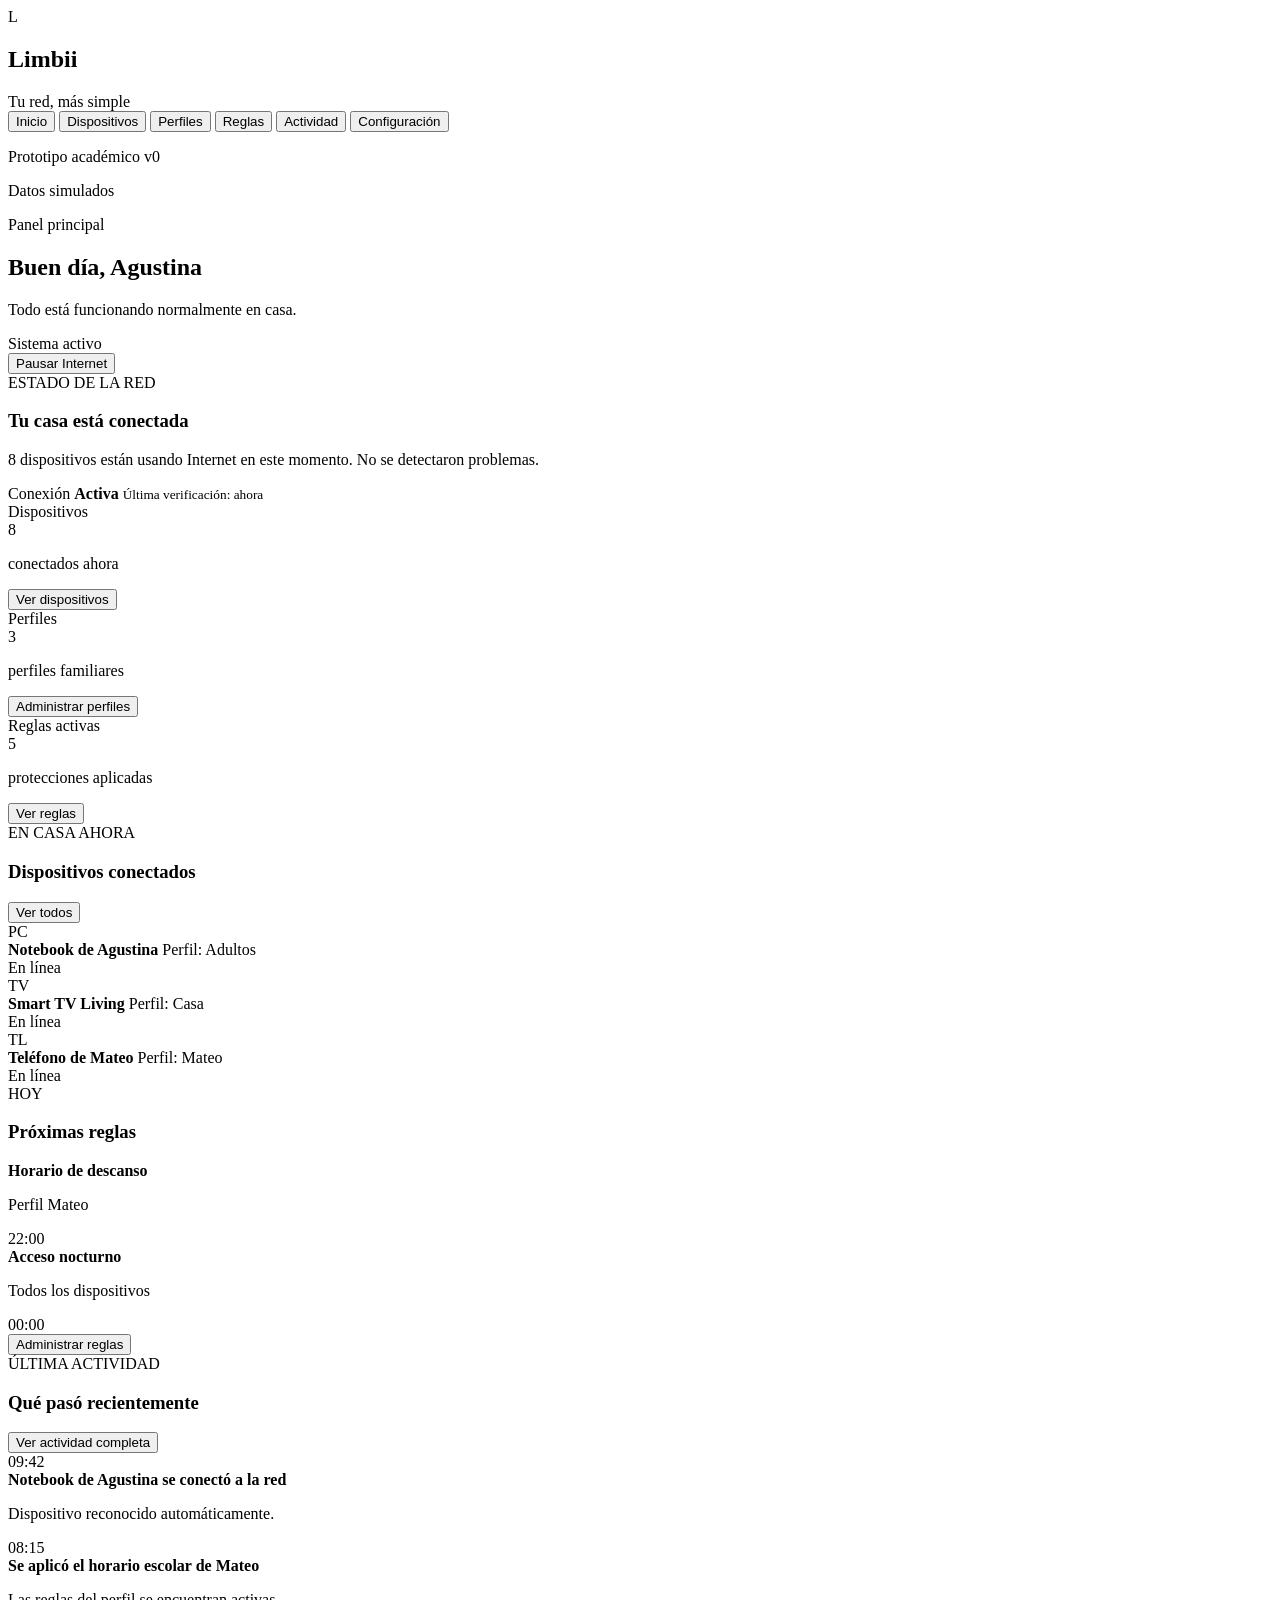
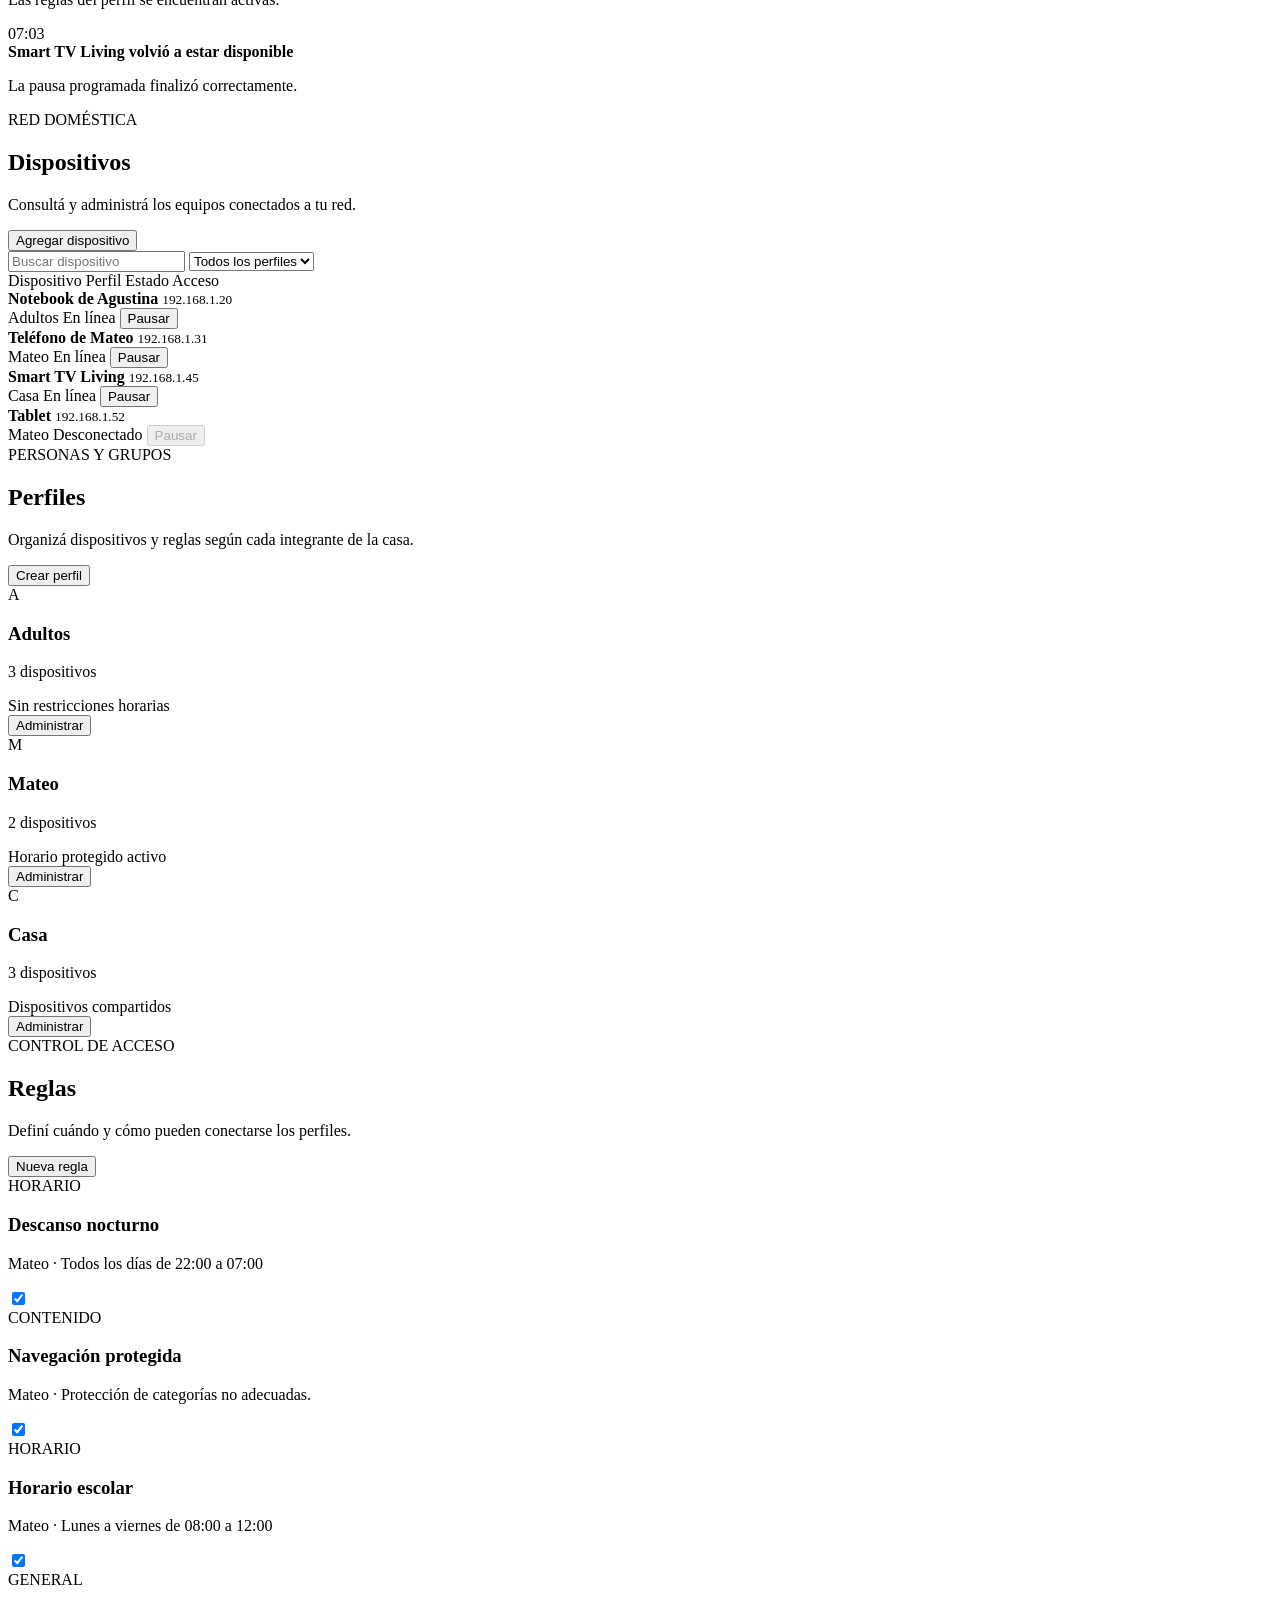
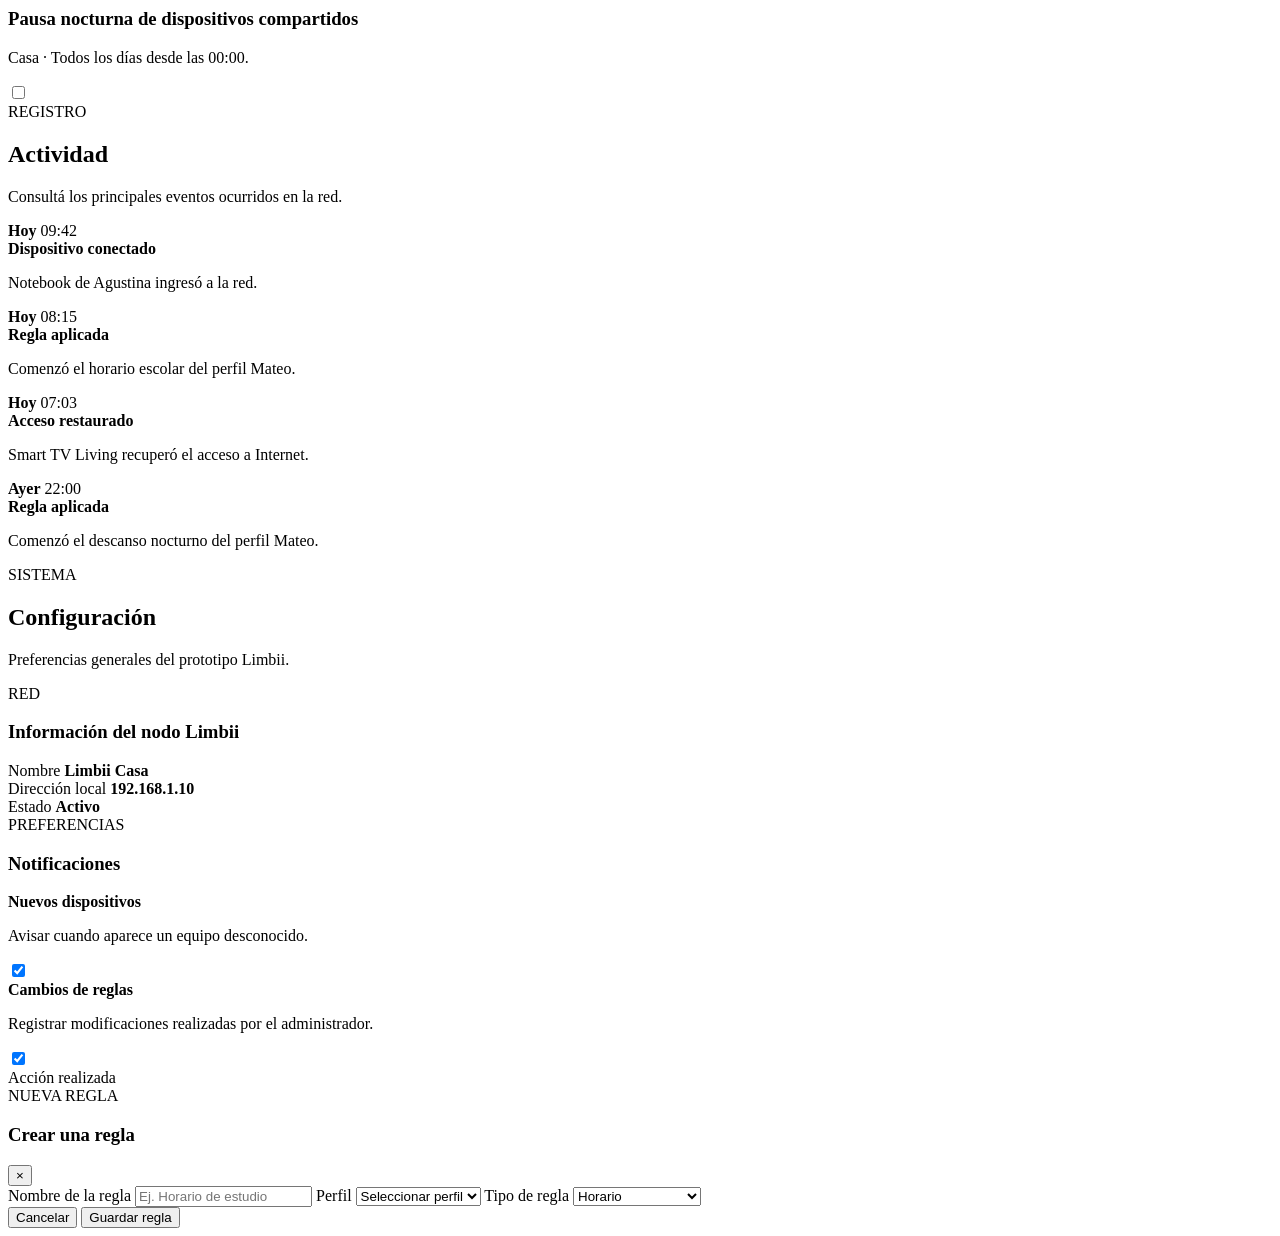
==== prototipo/index.html @ 451c2a23 "Estructura prototipo de la interfaz" ====
<!DOCTYPE html>
<html lang="es">
<head>
    <meta charset="UTF-8">
    <meta name="viewport" content="width=device-width, initial-scale=1.0">

    <title>Limbii ||| Control de red familiar |||</title>

    <link rel="stylesheet" href="estilos.css">
</head>

<body>

    <div class="aplicacion">

        <!-- Barra lateral -->
        <aside class="barra-lateral">

            <div class="marca">
                <div class="marca-simbolo">L</div>

                <div>
                    <h1>Limbii</h1>
                    <span>Tu red, más simple</span>
                </div>
            </div>

            <nav class="menu">

                <button class="menu-item activo" data-seccion="inicio">
                    <span class="menu-indicador"></span>
                    Inicio
                </button>

                <button class="menu-item" data-seccion="dispositivos">
                    <span class="menu-indicador"></span>
                    Dispositivos
                </button>

                <button class="menu-item" data-seccion="perfiles">
                    <span class="menu-indicador"></span>
                    Perfiles
                </button>

                <button class="menu-item" data-seccion="reglas">
                    <span class="menu-indicador"></span>
                    Reglas
                </button>

                <button class="menu-item" data-seccion="actividad">
                    <span class="menu-indicador"></span>
                    Actividad
                </button>

                <button class="menu-item" data-seccion="configuracion">
                    <span class="menu-indicador"></span>
                    Configuración
                </button>

            </nav>

            <div class="barra-pie">
                <p>Prototipo académico v0</p>
                <span>Datos simulados</span>
            </div>

        </aside>


        <!-- Contenido -->
        <main class="contenido">

            <!-- Cabecera -->
            <header class="cabecera">

                <div>
                    <p class="cabecera-superior">Panel principal</p>
                    <h2>Buen día, Agustina</h2>
                    <p class="cabecera-descripcion">
                        Todo está funcionando normalmente en casa.
                    </p>
                </div>

                <div class="cabecera-acciones">

                    <div class="estado-sistema">
                        <span class="estado-punto"></span>
                        Sistema activo
                    </div>

                    <button class="boton-secundario" id="botonPausarInternet">
                        Pausar Internet
                    </button>

                </div>

            </header>


            <!-- SECCIÓN INICIO -->
            <section class="seccion activa" id="inicio">

                <!-- Estado general -->
                <div class="estado-red">

                    <div class="estado-red-texto">
                        <span class="etiqueta">ESTADO DE LA RED</span>

                        <h3>Tu casa está conectada</h3>

                        <p>
                            8 dispositivos están usando Internet en este momento.
                            No se detectaron problemas.
                        </p>
                    </div>

                    <div class="estado-red-dato">
                        <span>Conexión</span>
                        <strong>Activa</strong>
                        <small>Última verificación: ahora</small>
                    </div>

                </div>


                <!-- Tarjetas resumen -->
                <div class="resumen">

                    <article class="tarjeta-resumen">
                        <span class="tarjeta-titulo">Dispositivos</span>

                        <div class="tarjeta-numero">8</div>

                        <p>conectados ahora</p>

                        <button class="enlace-interno" data-ir="dispositivos">
                            Ver dispositivos
                        </button>
                    </article>


                    <article class="tarjeta-resumen">
                        <span class="tarjeta-titulo">Perfiles</span>

                        <div class="tarjeta-numero">3</div>

                        <p>perfiles familiares</p>

                        <button class="enlace-interno" data-ir="perfiles">
                            Administrar perfiles
                        </button>
                    </article>


                    <article class="tarjeta-resumen">
                        <span class="tarjeta-titulo">Reglas activas</span>

                        <div class="tarjeta-numero">5</div>

                        <p>protecciones aplicadas</p>

                        <button class="enlace-interno" data-ir="reglas">
                            Ver reglas
                        </button>
                    </article>

                </div>


                <div class="grilla-principal">

                    <!-- Dispositivos principales -->
                    <article class="panel">

                        <div class="panel-cabecera">

                            <div>
                                <span class="etiqueta">EN CASA AHORA</span>
                                <h3>Dispositivos conectados</h3>
                            </div>

                            <button class="boton-texto" data-ir="dispositivos">
                                Ver todos
                            </button>

                        </div>


                        <div class="lista-dispositivos">

                            <div class="dispositivo">

                                <div class="dispositivo-icono">
                                    PC
                                </div>

                                <div class="dispositivo-info">
                                    <strong>Notebook de Agustina</strong>
                                    <span>Perfil: Adultos</span>
                                </div>

                                <div class="dispositivo-estado">
                                    <span class="estado-punto"></span>
                                    En línea
                                </div>

                            </div>


                            <div class="dispositivo">

                                <div class="dispositivo-icono">
                                    TV
                                </div>

                                <div class="dispositivo-info">
                                    <strong>Smart TV Living</strong>
                                    <span>Perfil: Casa</span>
                                </div>

                                <div class="dispositivo-estado">
                                    <span class="estado-punto"></span>
                                    En línea
                                </div>

                            </div>


                            <div class="dispositivo">

                                <div class="dispositivo-icono">
                                    TL
                                </div>

                                <div class="dispositivo-info">
                                    <strong>Teléfono de Mateo</strong>
                                    <span>Perfil: Mateo</span>
                                </div>

                                <div class="dispositivo-estado">
                                    <span class="estado-punto"></span>
                                    En línea
                                </div>

                            </div>

                        </div>

                    </article>


                    <!-- Rutinas -->
                    <article class="panel panel-rutinas">

                        <div class="panel-cabecera">

                            <div>
                                <span class="etiqueta">HOY</span>
                                <h3>Próximas reglas</h3>
                            </div>

                        </div>

                        <div class="rutina">

                            <div>
                                <strong>Horario de descanso</strong>
                                <p>Perfil Mateo</p>
                            </div>

                            <span>22:00</span>

                        </div>


                        <div class="rutina">

                            <div>
                                <strong>Acceso nocturno</strong>
                                <p>Todos los dispositivos</p>
                            </div>

                            <span>00:00</span>

                        </div>


                        <button class="boton-principal ancho-completo" data-ir="reglas">
                            Administrar reglas
                        </button>

                    </article>

                </div>


                <!-- Actividad reciente -->
                <article class="panel actividad-reciente">

                    <div class="panel-cabecera">

                        <div>
                            <span class="etiqueta">ÚLTIMA ACTIVIDAD</span>
                            <h3>Qué pasó recientemente</h3>
                        </div>

                        <button class="boton-texto" data-ir="actividad">
                            Ver actividad completa
                        </button>

                    </div>


                    <div class="actividad-item">

                        <div class="actividad-hora">09:42</div>

                        <div class="actividad-linea">
                            <span></span>
                        </div>

                        <div class="actividad-texto">
                            <strong>Notebook de Agustina se conectó a la red</strong>
                            <p>Dispositivo reconocido automáticamente.</p>
                        </div>

                    </div>


                    <div class="actividad-item">

                        <div class="actividad-hora">08:15</div>

                        <div class="actividad-linea">
                            <span></span>
                        </div>

                        <div class="actividad-texto">
                            <strong>Se aplicó el horario escolar de Mateo</strong>
                            <p>Las reglas del perfil se encuentran activas.</p>
                        </div>

                    </div>


                    <div class="actividad-item">

                        <div class="actividad-hora">07:03</div>

                        <div class="actividad-linea">
                            <span></span>
                        </div>

                        <div class="actividad-texto">
                            <strong>Smart TV Living volvió a estar disponible</strong>
                            <p>La pausa programada finalizó correctamente.</p>
                        </div>

                    </div>

                </article>

            </section>


            <!-- SECCIÓN DISPOSITIVOS -->
            <section class="seccion" id="dispositivos">

                <div class="titulo-seccion">

                    <div>
                        <span class="etiqueta">RED DOMÉSTICA</span>
                        <h2>Dispositivos</h2>
                        <p>
                            Consultá y administrá los equipos conectados a tu red.
                        </p>
                    </div>

                    <button class="boton-principal">
                        Agregar dispositivo
                    </button>

                </div>


                <article class="panel">

                    <div class="barra-filtros">

                        <input
                            type="search"
                            id="buscarDispositivo"
                            placeholder="Buscar dispositivo"
                        >

                        <select>
                            <option>Todos los perfiles</option>
                            <option>Adultos</option>
                            <option>Mateo</option>
                            <option>Casa</option>
                        </select>

                    </div>


                    <div class="tabla-simple">

                        <div class="tabla-fila tabla-encabezado">
                            <span>Dispositivo</span>
                            <span>Perfil</span>
                            <span>Estado</span>
                            <span>Acceso</span>
                        </div>


                        <div class="tabla-fila dispositivo-buscable">

                            <div>
                                <strong>Notebook de Agustina</strong>
                                <small>192.168.1.20</small>
                            </div>

                            <span>Adultos</span>

                            <span class="estado-en-linea">
                                En línea
                            </span>

                            <button class="boton-pausa">
                                Pausar
                            </button>

                        </div>


                        <div class="tabla-fila dispositivo-buscable">

                            <div>
                                <strong>Teléfono de Mateo</strong>
                                <small>192.168.1.31</small>
                            </div>

                            <span>Mateo</span>

                            <span class="estado-en-linea">
                                En línea
                            </span>

                            <button class="boton-pausa">
                                Pausar
                            </button>

                        </div>


                        <div class="tabla-fila dispositivo-buscable">

                            <div>
                                <strong>Smart TV Living</strong>
                                <small>192.168.1.45</small>
                            </div>

                            <span>Casa</span>

                            <span class="estado-en-linea">
                                En línea
                            </span>

                            <button class="boton-pausa">
                                Pausar
                            </button>

                        </div>


                        <div class="tabla-fila dispositivo-buscable">

                            <div>
                                <strong>Tablet</strong>
                                <small>192.168.1.52</small>
                            </div>

                            <span>Mateo</span>

                            <span class="estado-desconectado">
                                Desconectado
                            </span>

                            <button class="boton-pausa" disabled>
                                Pausar
                            </button>

                        </div>

                    </div>

                </article>

            </section>


            <!-- SECCIÓN PERFILES -->
            <section class="seccion" id="perfiles">

                <div class="titulo-seccion">

                    <div>
                        <span class="etiqueta">PERSONAS Y GRUPOS</span>
                        <h2>Perfiles</h2>
                        <p>
                            Organizá dispositivos y reglas según cada integrante de la casa.
                        </p>
                    </div>

                    <button class="boton-principal">
                        Crear perfil
                    </button>

                </div>


                <div class="perfiles-grid">

                    <article class="perfil">

                        <div class="perfil-inicial">
                            A
                        </div>

                        <div class="perfil-contenido">
                            <h3>Adultos</h3>
                            <p>3 dispositivos</p>

                            <div class="perfil-regla">
                                Sin restricciones horarias
                            </div>
                        </div>

                        <button class="boton-secundario">
                            Administrar
                        </button>

                    </article>


                    <article class="perfil perfil-destacado">

                        <div class="perfil-inicial">
                            M
                        </div>

                        <div class="perfil-contenido">
                            <h3>Mateo</h3>
                            <p>2 dispositivos</p>

                            <div class="perfil-regla">
                                Horario protegido activo
                            </div>
                        </div>

                        <button class="boton-secundario">
                            Administrar
                        </button>

                    </article>


                    <article class="perfil">

                        <div class="perfil-inicial">
                            C
                        </div>

                        <div class="perfil-contenido">
                            <h3>Casa</h3>
                            <p>3 dispositivos</p>

                            <div class="perfil-regla">
                                Dispositivos compartidos
                            </div>
                        </div>

                        <button class="boton-secundario">
                            Administrar
                        </button>

                    </article>

                </div>

            </section>


            <!-- SECCIÓN REGLAS -->
            <section class="seccion" id="reglas">

                <div class="titulo-seccion">

                    <div>
                        <span class="etiqueta">CONTROL DE ACCESO</span>
                        <h2>Reglas</h2>
                        <p>
                            Definí cuándo y cómo pueden conectarse los perfiles.
                        </p>
                    </div>

                    <button class="boton-principal" id="nuevaRegla">
                        Nueva regla
                    </button>

                </div>


                <article class="panel">

                    <div class="regla">

                        <div>
                            <span class="regla-tipo">HORARIO</span>
                            <h3>Descanso nocturno</h3>
                            <p>Mateo · Todos los días de 22:00 a 07:00</p>
                        </div>

                        <label class="interruptor">
                            <input type="checkbox" checked>
                            <span></span>
                        </label>

                    </div>


                    <div class="regla">

                        <div>
                            <span class="regla-tipo">CONTENIDO</span>
                            <h3>Navegación protegida</h3>
                            <p>Mateo · Protección de categorías no adecuadas.</p>
                        </div>

                        <label class="interruptor">
                            <input type="checkbox" checked>
                            <span></span>
                        </label>

                    </div>


                    <div class="regla">

                        <div>
                            <span class="regla-tipo">HORARIO</span>
                            <h3>Horario escolar</h3>
                            <p>Mateo · Lunes a viernes de 08:00 a 12:00</p>
                        </div>

                        <label class="interruptor">
                            <input type="checkbox" checked>
                            <span></span>
                        </label>

                    </div>


                    <div class="regla">

                        <div>
                            <span class="regla-tipo">GENERAL</span>
                            <h3>Pausa nocturna de dispositivos compartidos</h3>
                            <p>Casa · Todos los días desde las 00:00.</p>
                        </div>

                        <label class="interruptor">
                            <input type="checkbox">
                            <span></span>
                        </label>

                    </div>

                </article>

            </section>


            <!-- SECCIÓN ACTIVIDAD -->
            <section class="seccion" id="actividad">

                <div class="titulo-seccion">

                    <div>
                        <span class="etiqueta">REGISTRO</span>
                        <h2>Actividad</h2>
                        <p>
                            Consultá los principales eventos ocurridos en la red.
                        </p>
                    </div>

                </div>


                <article class="panel">

                    <div class="actividad-listado">

                        <div class="registro">

                            <div class="registro-fecha">
                                <strong>Hoy</strong>
                                <span>09:42</span>
                            </div>

                            <div>
                                <strong>Dispositivo conectado</strong>
                                <p>Notebook de Agustina ingresó a la red.</p>
                            </div>

                        </div>


                        <div class="registro">

                            <div class="registro-fecha">
                                <strong>Hoy</strong>
                                <span>08:15</span>
                            </div>

                            <div>
                                <strong>Regla aplicada</strong>
                                <p>Comenzó el horario escolar del perfil Mateo.</p>
                            </div>

                        </div>


                        <div class="registro">

                            <div class="registro-fecha">
                                <strong>Hoy</strong>
                                <span>07:03</span>
                            </div>

                            <div>
                                <strong>Acceso restaurado</strong>
                                <p>Smart TV Living recuperó el acceso a Internet.</p>
                            </div>

                        </div>


                        <div class="registro">

                            <div class="registro-fecha">
                                <strong>Ayer</strong>
                                <span>22:00</span>
                            </div>

                            <div>
                                <strong>Regla aplicada</strong>
                                <p>Comenzó el descanso nocturno del perfil Mateo.</p>
                            </div>

                        </div>

                    </div>

                </article>

            </section>


            <!-- SECCIÓN CONFIGURACIÓN -->
            <section class="seccion" id="configuracion">

                <div class="titulo-seccion">

                    <div>
                        <span class="etiqueta">SISTEMA</span>
                        <h2>Configuración</h2>
                        <p>
                            Preferencias generales del prototipo Limbii.
                        </p>
                    </div>

                </div>


                <div class="configuracion-grid">

                    <article class="panel">

                        <span class="etiqueta">RED</span>
                        <h3>Información del nodo Limbii</h3>

                        <div class="dato-configuracion">
                            <span>Nombre</span>
                            <strong>Limbii Casa</strong>
                        </div>

                        <div class="dato-configuracion">
                            <span>Dirección local</span>
                            <strong>192.168.1.10</strong>
                        </div>

                        <div class="dato-configuracion">
                            <span>Estado</span>
                            <strong>Activo</strong>
                        </div>

                    </article>


                    <article class="panel">

                        <span class="etiqueta">PREFERENCIAS</span>
                        <h3>Notificaciones</h3>

                        <div class="preferencia">

                            <div>
                                <strong>Nuevos dispositivos</strong>
                                <p>Avisar cuando aparece un equipo desconocido.</p>
                            </div>

                            <label class="interruptor">
                                <input type="checkbox" checked>
                                <span></span>
                            </label>

                        </div>


                        <div class="preferencia">

                            <div>
                                <strong>Cambios de reglas</strong>
                                <p>Registrar modificaciones realizadas por el administrador.</p>
                            </div>

                            <label class="interruptor">
                                <input type="checkbox" checked>
                                <span></span>
                            </label>

                        </div>

                    </article>

                </div>

            </section>

        </main>

    </div>


    <!-- Avisos del prototipo -->
    <div class="notificacion" id="notificacion">
        Acción realizada
    </div>


    <!-- Modal -->
    <div class="modal-fondo" id="modalRegla">

        <div class="modal">

            <div class="modal-cabecera">
                <div>
                    <span class="etiqueta">NUEVA REGLA</span>
                    <h3>Crear una regla</h3>
                </div>

                <button class="modal-cerrar" id="cerrarModal">
                    ×
                </button>
            </div>


            <form id="formRegla">

                <label>
                    Nombre de la regla

                    <input
                        type="text"
                        placeholder="Ej. Horario de estudio"
                        required
                    >
                </label>


                <label>
                    Perfil

                    <select required>
                        <option value="">Seleccionar perfil</option>
                        <option>Adultos</option>
                        <option>Mateo</option>
                        <option>Casa</option>
                    </select>
                </label>


                <label>
                    Tipo de regla

                    <select required>
                        <option>Horario</option>
                        <option>Contenido</option>
                        <option>Pausa de Internet</option>
                    </select>
                </label>


                <div class="modal-acciones">
                    <button
                        type="button"
                        class="boton-secundario"
                        id="cancelarModal"
                    >
                        Cancelar
                    </button>

                    <button
                        type="submit"
                        class="boton-principal"
                    >
                        Guardar regla
                    </button>
                </div>

            </form>

        </div>

    </div>


    <script src="script.js"></script>

</body>
</html>
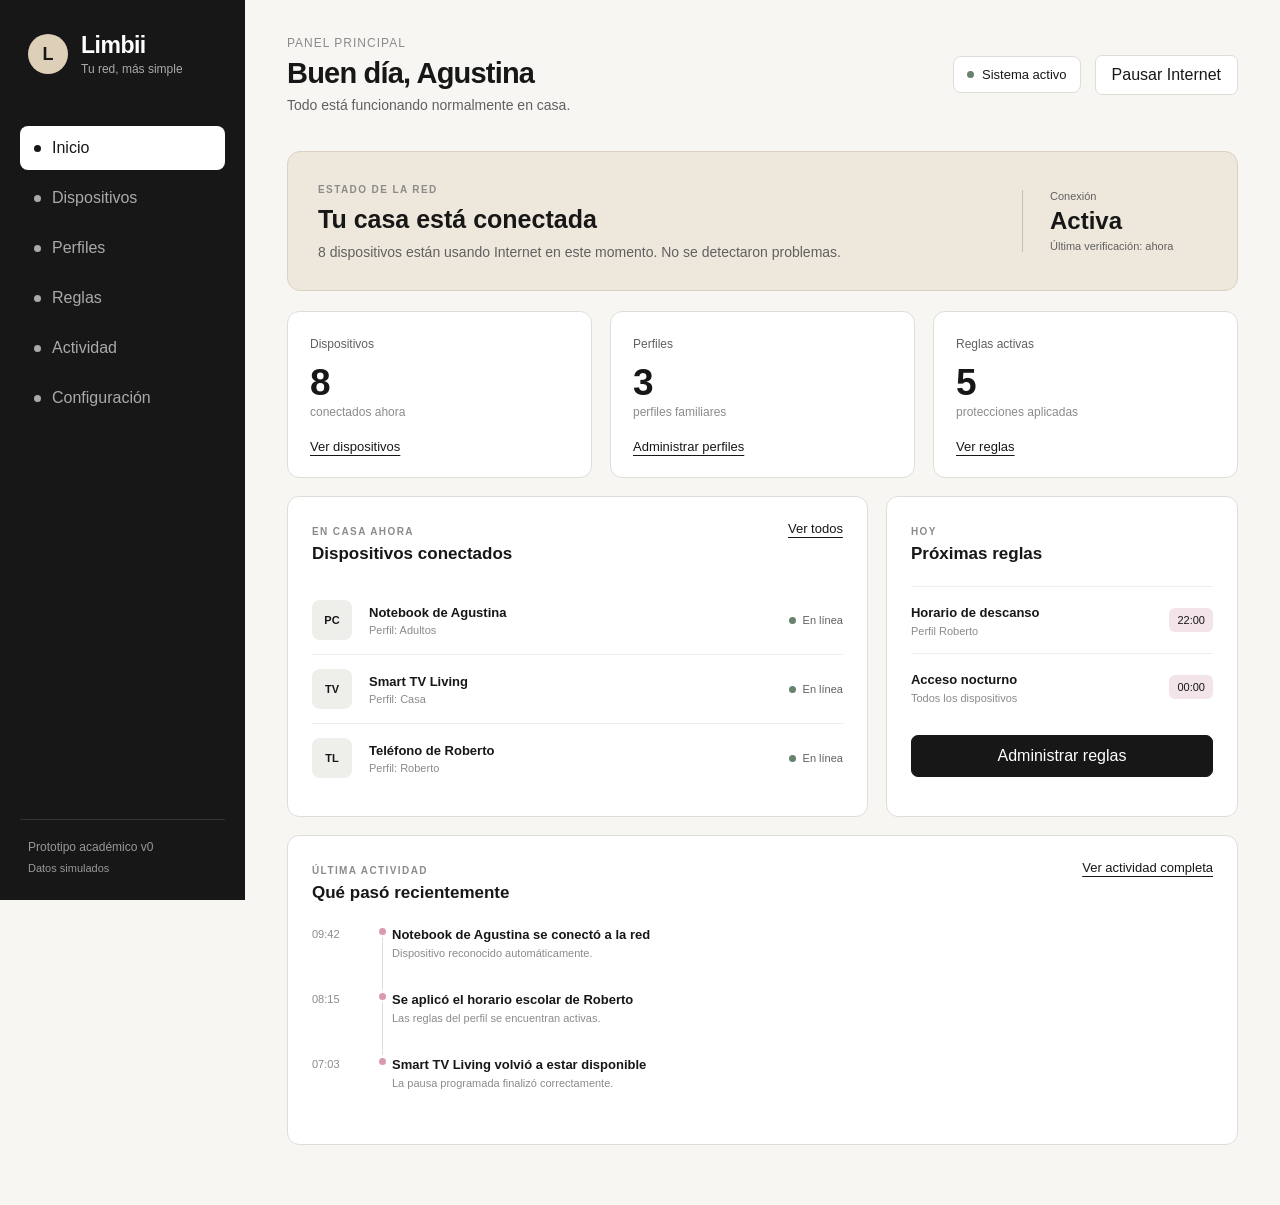
==== commit b0263ca8: "navegacion e interaccion con la interfaz del proto" ====
--- a/prototipo/index.html
+++ b/prototipo/index.html
@@ -4,7 +4,7 @@
     <meta charset="UTF-8">
     <meta name="viewport" content="width=device-width, initial-scale=1.0">
 
-    <title>Limbii ||| Control de red familiar |||</title>
+    <title>Limbii </title>
 
     <link rel="stylesheet" href="estilos.css">
 </head>
@@ -233,8 +233,8 @@
                                 </div>
 
                                 <div class="dispositivo-info">
-                                    <strong>Teléfono de Mateo</strong>
-                                    <span>Perfil: Mateo</span>
+                                    <strong>Teléfono de Roberto</strong>
+                                    <span>Perfil: Roberto</span>
                                 </div>
 
                                 <div class="dispositivo-estado">
@@ -265,7 +265,7 @@
 
                             <div>
                                 <strong>Horario de descanso</strong>
-                                <p>Perfil Mateo</p>
+                                <p>Perfil Roberto</p>
                             </div>
 
                             <span>22:00</span>
@@ -336,7 +336,7 @@
                         </div>
 
                         <div class="actividad-texto">
-                            <strong>Se aplicó el horario escolar de Mateo</strong>
+                            <strong>Se aplicó el horario escolar de Roberto</strong>
                             <p>Las reglas del perfil se encuentran activas.</p>
                         </div>
 
@@ -396,7 +396,7 @@
                         <select>
                             <option>Todos los perfiles</option>
                             <option>Adultos</option>
-                            <option>Mateo</option>
+                            <option>Roberto</option>
                             <option>Casa</option>
                         </select>
 
@@ -436,11 +436,11 @@
                         <div class="tabla-fila dispositivo-buscable">
 
                             <div>
-                                <strong>Teléfono de Mateo</strong>
+                                <strong>Teléfono de Roberto</strong>
                                 <small>192.168.1.31</small>
                             </div>
 
-                            <span>Mateo</span>
+                            <span>Roberto</span>
 
                             <span class="estado-en-linea">
                                 En línea
@@ -480,7 +480,7 @@
                                 <small>192.168.1.52</small>
                             </div>
 
-                            <span>Mateo</span>
+                            <span>Roberto</span>
 
                             <span class="estado-desconectado">
                                 Desconectado
@@ -550,7 +550,7 @@
                         </div>
 
                         <div class="perfil-contenido">
-                            <h3>Mateo</h3>
+                            <h3>Roberto</h3>
                             <p>2 dispositivos</p>
 
                             <div class="perfil-regla">
@@ -618,7 +618,7 @@
                         <div>
                             <span class="regla-tipo">HORARIO</span>
                             <h3>Descanso nocturno</h3>
-                            <p>Mateo · Todos los días de 22:00 a 07:00</p>
+                            <p>Roberto · Todos los días de 22:00 a 07:00</p>
                         </div>
 
                         <label class="interruptor">
@@ -634,7 +634,7 @@
                         <div>
                             <span class="regla-tipo">CONTENIDO</span>
                             <h3>Navegación protegida</h3>
-                            <p>Mateo · Protección de categorías no adecuadas.</p>
+                            <p>Roberto · Protección de categorías no adecuadas.</p>
                         </div>
 
                         <label class="interruptor">
@@ -650,7 +650,7 @@
                         <div>
                             <span class="regla-tipo">HORARIO</span>
                             <h3>Horario escolar</h3>
-                            <p>Mateo · Lunes a viernes de 08:00 a 12:00</p>
+                            <p>Roberto · Lunes a viernes de 08:00 a 12:00</p>
                         </div>
 
                         <label class="interruptor">
@@ -725,7 +725,7 @@
 
                             <div>
                                 <strong>Regla aplicada</strong>
-                                <p>Comenzó el horario escolar del perfil Mateo.</p>
+                                <p>Comenzó el horario escolar del perfil Roberto.</p>
                             </div>
 
                         </div>
@@ -755,7 +755,7 @@
 
                             <div>
                                 <strong>Regla aplicada</strong>
-                                <p>Comenzó el descanso nocturno del perfil Mateo.</p>
+                                <p>Comenzó el descanso nocturno del perfil Roberto.</p>
                             </div>
 
                         </div>
@@ -895,7 +895,7 @@
                     <select required>
                         <option value="">Seleccionar perfil</option>
                         <option>Adultos</option>
-                        <option>Mateo</option>
+                        <option>Roberto</option>
                         <option>Casa</option>
                     </select>
                 </label>
--- a/prototipo/estilos.css
+++ b/prototipo/estilos.css
@@ -0,0 +1,1022 @@
+/* LMBIIIIIII */
+
+* {
+    margin: 0;
+    padding: 0;
+    box-sizing: border-box;
+}
+
+:root {
+    --negro: #171717;
+    --negro-suave: #292929;
+    --gris-oscuro: #606060;
+    --gris: #8b8b8b;
+    --gris-claro: #eeeeeb;
+    --fondo: #f7f6f2;
+    --blanco: #ffffff;
+    --beige: #ded0b8;
+    --beige-claro: #eee8dc;
+    --rosa: #d99aae;
+    --rosa-claro: #f3e4e9;
+    --verde: #69826d;
+    --borde: #deddd8;
+}
+
+body {
+    font-family: Arial, Helvetica, sans-serif;
+    background: var(--fondo);
+    color: var(--negro);
+    min-height: 100vh;
+}
+
+button,
+input,
+select {
+    font: inherit;
+}
+
+button {
+    cursor: pointer;
+}
+
+.aplicacion {
+    display: flex;
+    min-height: 100vh;
+}
+
+
+/* BARRA LATERAL */
+
+.barra-lateral {
+    width: 245px;
+    background: var(--negro);
+    color: var(--blanco);
+    padding: 32px 20px 24px;
+    display: flex;
+    flex-direction: column;
+    position: fixed;
+    top: 0;
+    left: 0;
+    bottom: 0;
+}
+
+.marca {
+    display: flex;
+    align-items: center;
+    gap: 13px;
+    margin-bottom: 50px;
+    padding: 0 8px;
+}
+
+.marca-simbolo {
+    width: 40px;
+    height: 40px;
+    border-radius: 50%;
+    background: var(--beige);
+    color: var(--negro);
+    display: flex;
+    align-items: center;
+    justify-content: center;
+    font-size: 18px;
+    font-weight: bold;
+}
+
+.marca h1 {
+    font-size: 23px;
+    font-weight: 600;
+    letter-spacing: -0.5px;
+}
+
+.marca span {
+    display: block;
+    font-size: 12px;
+    color: #aaa;
+    margin-top: 3px;
+}
+
+.menu {
+    display: flex;
+    flex-direction: column;
+    gap: 6px;
+}
+
+.menu-item {
+    width: 100%;
+    border: none;
+    background: transparent;
+    color: #aaa;
+    text-align: left;
+    padding: 13px 14px;
+    border-radius: 8px;
+    display: flex;
+    align-items: center;
+    gap: 11px;
+    transition: 0.2s;
+}
+
+.menu-item:hover {
+    background: #242424;
+    color: var(--blanco);
+}
+
+.menu-item.activo {
+    background: var(--blanco);
+    color: var(--negro);
+}
+
+.menu-indicador {
+    width: 7px;
+    height: 7px;
+    border-radius: 50%;
+    background: currentColor;
+}
+
+.barra-pie {
+    margin-top: auto;
+    border-top: 1px solid #333;
+    padding: 20px 8px 0;
+    color: #999;
+}
+
+.barra-pie p {
+    font-size: 12px;
+    margin-bottom: 4px;
+}
+
+.barra-pie span {
+    font-size: 11px;
+}
+
+
+/* CONTENIDO */
+
+.contenido {
+    margin-left: 245px;
+    width: calc(100% - 245px);
+    padding: 36px 42px 60px;
+}
+
+.cabecera {
+    display: flex;
+    justify-content: space-between;
+    align-items: center;
+    margin-bottom: 38px;
+}
+
+.cabecera-superior {
+    color: var(--gris);
+    font-size: 12px;
+    text-transform: uppercase;
+    letter-spacing: 1px;
+    margin-bottom: 7px;
+}
+
+.cabecera h2 {
+    font-size: 29px;
+    font-weight: 600;
+    letter-spacing: -0.8px;
+}
+
+.cabecera-descripcion {
+    color: var(--gris-oscuro);
+    margin-top: 7px;
+    font-size: 14px;
+}
+
+.cabecera-acciones {
+    display: flex;
+    align-items: center;
+    gap: 14px;
+}
+
+.estado-sistema {
+    display: flex;
+    align-items: center;
+    gap: 8px;
+    font-size: 13px;
+    background: var(--blanco);
+    border: 1px solid var(--borde);
+    padding: 10px 13px;
+    border-radius: 8px;
+}
+
+.estado-punto {
+    width: 7px;
+    height: 7px;
+    background: var(--verde);
+    border-radius: 50%;
+}
+
+
+/* BOTON */
+
+.boton-principal {
+    border: 1px solid var(--negro);
+    background: var(--negro);
+    color: var(--blanco);
+    padding: 11px 17px;
+    border-radius: 7px;
+    transition: 0.2s;
+}
+
+.boton-principal:hover {
+    background: #333;
+}
+
+.boton-secundario {
+    border: 1px solid var(--borde);
+    background: var(--blanco);
+    color: var(--negro);
+    padding: 10px 16px;
+    border-radius: 7px;
+    transition: 0.2s;
+}
+
+.boton-secundario:hover {
+    border-color: var(--negro);
+}
+
+.boton-texto,
+.enlace-interno {
+    background: transparent;
+    border: 0;
+    color: var(--negro);
+    font-size: 13px;
+    text-decoration: underline;
+    text-underline-offset: 4px;
+}
+
+.ancho-completo {
+    width: 100%;
+}
+
+
+/* SECCIONES */
+
+.seccion {
+    display: none;
+}
+
+.seccion.activa {
+    display: block;
+}
+
+.etiqueta {
+    color: var(--gris);
+    font-size: 10px;
+    font-weight: bold;
+    letter-spacing: 1.4px;
+}
+
+.titulo-seccion {
+    display: flex;
+    justify-content: space-between;
+    align-items: flex-end;
+    margin-bottom: 28px;
+}
+
+.titulo-seccion h2 {
+    font-size: 31px;
+    margin-top: 6px;
+}
+
+.titulo-seccion p {
+    color: var(--gris-oscuro);
+    margin-top: 7px;
+    font-size: 14px;
+}
+
+
+/* ESTADO RED */
+
+.estado-red {
+    background: var(--beige-claro);
+    border: 1px solid #dbd2c3;
+    border-radius: 13px;
+    padding: 27px 30px;
+    display: flex;
+    align-items: center;
+    justify-content: space-between;
+    margin-bottom: 20px;
+}
+
+.estado-red h3 {
+    font-size: 25px;
+    margin: 8px 0;
+}
+
+.estado-red p {
+    color: var(--gris-oscuro);
+    max-width: 570px;
+    line-height: 1.5;
+    font-size: 14px;
+}
+
+.estado-red-dato {
+    min-width: 185px;
+    border-left: 1px solid #ccc0ad;
+    padding-left: 27px;
+}
+
+.estado-red-dato span,
+.estado-red-dato small {
+    display: block;
+    color: var(--gris-oscuro);
+    font-size: 11px;
+}
+
+.estado-red-dato strong {
+    display: block;
+    font-size: 24px;
+    margin: 5px 0;
+}
+
+
+/* PANTALLAZO */
+
+.resumen {
+    display: grid;
+    grid-template-columns: repeat(3, 1fr);
+    gap: 18px;
+    margin-bottom: 18px;
+}
+
+.tarjeta-resumen {
+    background: var(--blanco);
+    border: 1px solid var(--borde);
+    border-radius: 12px;
+    padding: 22px;
+}
+
+.tarjeta-titulo {
+    color: var(--gris-oscuro);
+    font-size: 12px;
+}
+
+.tarjeta-numero {
+    font-size: 37px;
+    margin: 10px 0 1px;
+    font-weight: 600;
+}
+
+.tarjeta-resumen p {
+    color: var(--gris);
+    font-size: 12px;
+    margin-bottom: 18px;
+}
+
+
+/* PANEL */
+
+.grilla-principal {
+    display: grid;
+    grid-template-columns: 1.65fr 1fr;
+    gap: 18px;
+    margin-bottom: 18px;
+}
+
+.panel {
+    background: var(--blanco);
+    border: 1px solid var(--borde);
+    border-radius: 12px;
+    padding: 24px;
+}
+
+.panel-cabecera {
+    display: flex;
+    justify-content: space-between;
+    align-items: flex-start;
+    margin-bottom: 22px;
+}
+
+.panel h3 {
+    font-size: 17px;
+    margin-top: 5px;
+}
+
+
+/* DISP. HOME */
+
+.lista-dispositivos {
+    display: flex;
+    flex-direction: column;
+}
+
+.dispositivo {
+    display: grid;
+    grid-template-columns: 44px 1fr auto;
+    align-items: center;
+    gap: 13px;
+    padding: 14px 0;
+    border-top: 1px solid var(--gris-claro);
+}
+
+.dispositivo:first-child {
+    border-top: 0;
+}
+
+.dispositivo-icono {
+    width: 40px;
+    height: 40px;
+    background: var(--gris-claro);
+    border-radius: 8px;
+    display: flex;
+    justify-content: center;
+    align-items: center;
+    font-size: 11px;
+    font-weight: bold;
+}
+
+.dispositivo-info strong {
+    display: block;
+    font-size: 13px;
+}
+
+.dispositivo-info span {
+    font-size: 11px;
+    color: var(--gris);
+    display: block;
+    margin-top: 4px;
+}
+
+.dispositivo-estado {
+    font-size: 11px;
+    color: var(--gris-oscuro);
+    display: flex;
+    align-items: center;
+    gap: 7px;
+}
+
+
+/* RUT */
+
+.rutina {
+    padding: 16px 0;
+    border-top: 1px solid var(--gris-claro);
+    display: flex;
+    justify-content: space-between;
+    align-items: center;
+}
+
+.rutina strong {
+    font-size: 13px;
+}
+
+.rutina p {
+    font-size: 11px;
+    color: var(--gris);
+    margin-top: 4px;
+}
+
+.rutina > span {
+    background: var(--rosa-claro);
+    padding: 6px 8px;
+    border-radius: 6px;
+    font-size: 11px;
+}
+
+.panel-rutinas .boton-principal {
+    margin-top: 15px;
+}
+
+
+/* HOME */
+
+.actividad-item {
+    display: grid;
+    grid-template-columns: 60px 20px 1fr;
+    min-height: 65px;
+}
+
+.actividad-hora {
+    font-size: 11px;
+    color: var(--gris);
+    padding-top: 3px;
+}
+
+.actividad-linea {
+    display: flex;
+    justify-content: center;
+    position: relative;
+}
+
+.actividad-linea::after {
+    content: "";
+    position: absolute;
+    top: 12px;
+    bottom: 0;
+    width: 1px;
+    background: var(--borde);
+}
+
+.actividad-item:last-child .actividad-linea::after {
+    display: none;
+}
+
+.actividad-linea span {
+    width: 7px;
+    height: 7px;
+    border-radius: 50%;
+    background: var(--rosa);
+    z-index: 1;
+    margin-top: 3px;
+}
+
+.actividad-texto strong {
+    font-size: 13px;
+}
+
+.actividad-texto p {
+    font-size: 11px;
+    color: var(--gris);
+    margin-top: 4px;
+}
+
+
+/* DISPOSITIVOS de red */
+
+.barra-filtros {
+    display: flex;
+    justify-content: space-between;
+    gap: 15px;
+    margin-bottom: 22px;
+}
+
+.barra-filtros input {
+    flex: 1;
+}
+
+input,
+select {
+    background: var(--blanco);
+    border: 1px solid var(--borde);
+    border-radius: 7px;
+    padding: 11px 12px;
+    color: var(--negro);
+    outline: none;
+}
+
+input:focus,
+select:focus {
+    border-color: var(--negro);
+}
+
+.tabla-simple {
+    width: 100%;
+}
+
+.tabla-fila {
+    display: grid;
+    grid-template-columns: 2fr 1fr 1fr 100px;
+    gap: 15px;
+    align-items: center;
+    padding: 15px 8px;
+    border-top: 1px solid var(--gris-claro);
+    font-size: 13px;
+}
+
+.tabla-encabezado {
+    color: var(--gris);
+    font-size: 10px;
+    text-transform: uppercase;
+    letter-spacing: 1px;
+    border-top: 0;
+}
+
+.tabla-fila small {
+    display: block;
+    color: var(--gris);
+    margin-top: 4px;
+}
+
+.estado-en-linea {
+    color: var(--verde);
+}
+
+.estado-desconectado {
+    color: var(--gris);
+}
+
+.boton-pausa {
+    background: transparent;
+    border: 1px solid var(--borde);
+    border-radius: 6px;
+    padding: 7px 10px;
+}
+
+.boton-pausa:hover:not(:disabled) {
+    background: var(--negro);
+    color: var(--blanco);
+    border-color: var(--negro);
+}
+
+.boton-pausa:disabled {
+    opacity: 0.35;
+    cursor: default;
+}
+
+
+/* PERFILES */
+
+.perfiles-grid {
+    display: grid;
+    grid-template-columns: repeat(3, 1fr);
+    gap: 18px;
+}
+
+.perfil {
+    background: var(--blanco);
+    border: 1px solid var(--borde);
+    border-radius: 12px;
+    padding: 25px;
+}
+
+.perfil-destacado {
+    background: var(--rosa-claro);
+    border-color: #e3c7d0;
+}
+
+.perfil-inicial {
+    width: 47px;
+    height: 47px;
+    border-radius: 50%;
+    background: var(--negro);
+    color: var(--blanco);
+    display: flex;
+    align-items: center;
+    justify-content: center;
+    margin-bottom: 22px;
+    font-weight: bold;
+}
+
+.perfil h3 {
+    font-size: 19px;
+}
+
+.perfil-contenido > p {
+    color: var(--gris);
+    font-size: 12px;
+    margin: 5px 0 18px;
+}
+
+.perfil-regla {
+    background: rgba(255, 255, 255, 0.7);
+    border-radius: 7px;
+    padding: 11px;
+    font-size: 11px;
+    margin-bottom: 25px;
+}
+
+
+/* REGLAS */
+.regla {
+    display: flex;
+    justify-content: space-between;
+    gap: 20px;
+    align-items: center;
+    padding: 19px 5px;
+    border-top: 1px solid var(--gris-claro);
+}
+
+.regla:first-child {
+    border-top: 0;
+}
+
+.regla h3 {
+    font-size: 15px;
+    margin: 5px 0;
+}
+
+.regla p {
+    font-size: 12px;
+    color: var(--gris);
+}
+
+.regla-tipo {
+    font-size: 9px;
+    color: var(--gris);
+    letter-spacing: 1px;
+}
+
+
+/* interruptor */
+
+.interruptor {
+    position: relative;
+    display: inline-block;
+    width: 42px;
+    height: 23px;
+    flex-shrink: 0;
+}
+
+.interruptor input {
+    display: none;
+}
+
+.interruptor span {
+    position: absolute;
+    inset: 0;
+    background: #ccc;
+    border-radius: 20px;
+    cursor: pointer;
+    transition: 0.2s;
+}
+
+.interruptor span::before {
+    content: "";
+    position: absolute;
+    width: 17px;
+    height: 17px;
+    left: 3px;
+    top: 3px;
+    background: white;
+    border-radius: 50%;
+    transition: 0.2s;
+}
+
+.interruptor input:checked + span {
+    background: var(--negro);
+}
+
+.interruptor input:checked + span::before {
+    transform: translateX(19px);
+}
+
+
+/* ACTIVIDAD */
+
+.registro {
+    display: grid;
+    grid-template-columns: 120px 1fr;
+    gap: 25px;
+    padding: 19px 5px;
+    border-top: 1px solid var(--gris-claro);
+}
+
+.registro:first-child {
+    border-top: 0;
+}
+
+.registro-fecha strong {
+    display: block;
+    font-size: 12px;
+}
+
+.registro-fecha span {
+    color: var(--gris);
+    display: block;
+    margin-top: 4px;
+    font-size: 11px;
+}
+
+.registro > div:last-child strong {
+    font-size: 13px;
+}
+
+.registro p {
+    font-size: 12px;
+    color: var(--gris);
+    margin-top: 5px;
+}
+
+
+/* CONFIG */
+
+.configuracion-grid {
+    display: grid;
+    grid-template-columns: 1fr 1.2fr;
+    gap: 18px;
+}
+
+.dato-configuracion {
+    display: flex;
+    justify-content: space-between;
+    padding: 15px 0;
+    border-top: 1px solid var(--gris-claro);
+    font-size: 12px;
+}
+
+.dato-configuracion:first-of-type {
+    margin-top: 20px;
+}
+
+.dato-configuracion span {
+    color: var(--gris);
+}
+
+.preferencia {
+    display: flex;
+    justify-content: space-between;
+    align-items: center;
+    gap: 15px;
+    padding: 17px 0;
+    border-top: 1px solid var(--gris-claro);
+}
+
+.preferencia:first-of-type {
+    margin-top: 20px;
+}
+
+.preferencia strong {
+    font-size: 12px;
+}
+
+.preferencia p {
+    color: var(--gris);
+    font-size: 11px;
+    margin-top: 5px;
+}
+
+
+/* NOTIS */
+
+.notificacion {
+    position: fixed;
+    right: 25px;
+    bottom: 25px;
+    background: var(--negro);
+    color: var(--blanco);
+    padding: 13px 18px;
+    border-radius: 7px;
+    font-size: 12px;
+    opacity: 0;
+    transform: translateY(15px);
+    pointer-events: none;
+    transition: 0.25s;
+}
+
+.notificacion.visible {
+    opacity: 1;
+    transform: translateY(0);
+}
+
+
+/* MOD */
+
+.modal-fondo {
+    display: none;
+    position: fixed;
+    inset: 0;
+    background: rgba(0, 0, 0, 0.45);
+    align-items: center;
+    justify-content: center;
+    z-index: 100;
+}
+
+.modal-fondo.visible {
+    display: flex;
+}
+
+.modal {
+    width: 420px;
+    max-width: calc(100% - 30px);
+    background: var(--blanco);
+    border-radius: 12px;
+    padding: 25px;
+}
+
+.modal-cabecera {
+    display: flex;
+    justify-content: space-between;
+    align-items: flex-start;
+    margin-bottom: 25px;
+}
+
+.modal-cabecera h3 {
+    margin-top: 6px;
+    font-size: 21px;
+}
+
+.modal-cerrar {
+    border: 0;
+    background: transparent;
+    font-size: 25px;
+    color: var(--gris);
+}
+
+.modal form {
+    display: flex;
+    flex-direction: column;
+    gap: 17px;
+}
+
+.modal label {
+    display: flex;
+    flex-direction: column;
+    gap: 7px;
+    font-size: 12px;
+    font-weight: bold;
+}
+
+.modal-acciones {
+    display: flex;
+    justify-content: flex-end;
+    gap: 10px;
+    margin-top: 7px;
+}
+
+
+/* RESPONSIVE */
+
+@media (max-width: 1000px) {
+
+    .resumen {
+        grid-template-columns: 1fr;
+    }
+
+    .grilla-principal {
+        grid-template-columns: 1fr;
+    }
+
+    .perfiles-grid {
+        grid-template-columns: 1fr;
+    }
+
+    .configuracion-grid {
+        grid-template-columns: 1fr;
+    }
+
+}
+
+@media (max-width: 760px) {
+
+    .barra-lateral {
+        width: 75px;
+        padding: 25px 10px;
+    }
+
+    .marca > div:last-child,
+    .menu-item {
+        font-size: 0;
+    }
+
+    .marca {
+        justify-content: center;
+        padding: 0;
+    }
+
+    .marca-simbolo {
+        flex-shrink: 0;
+    }
+
+    .menu-item {
+        justify-content: center;
+        padding: 15px;
+    }
+
+    .menu-indicador {
+        width: 9px;
+        height: 9px;
+    }
+
+    .barra-pie {
+        display: none;
+    }
+
+    .contenido {
+        margin-left: 75px;
+        width: calc(100% - 75px);
+        padding: 25px 20px 50px;
+    }
+
+    .cabecera {
+        align-items: flex-start;
+        flex-direction: column;
+        gap: 20px;
+    }
+
+    .cabecera-acciones {
+        width: 100%;
+        justify-content: space-between;
+    }
+
+    .estado-red {
+        flex-direction: column;
+        align-items: flex-start;
+        gap: 25px;
+    }
+
+    .estado-red-dato {
+        border-left: 0;
+        border-top: 1px solid #ccc0ad;
+        padding-left: 0;
+        padding-top: 20px;
+        width: 100%;
+    }
+
+    .titulo-seccion {
+        flex-direction: column;
+        align-items: flex-start;
+        gap: 20px;
+    }
+
+    .tabla-fila {
+        grid-template-columns: 1.5fr 1fr 90px;
+    }
+
+    .tabla-fila > span:nth-child(2),
+    .tabla-encabezado > span:nth-child(2) {
+        display: none;
+    }
+
+}
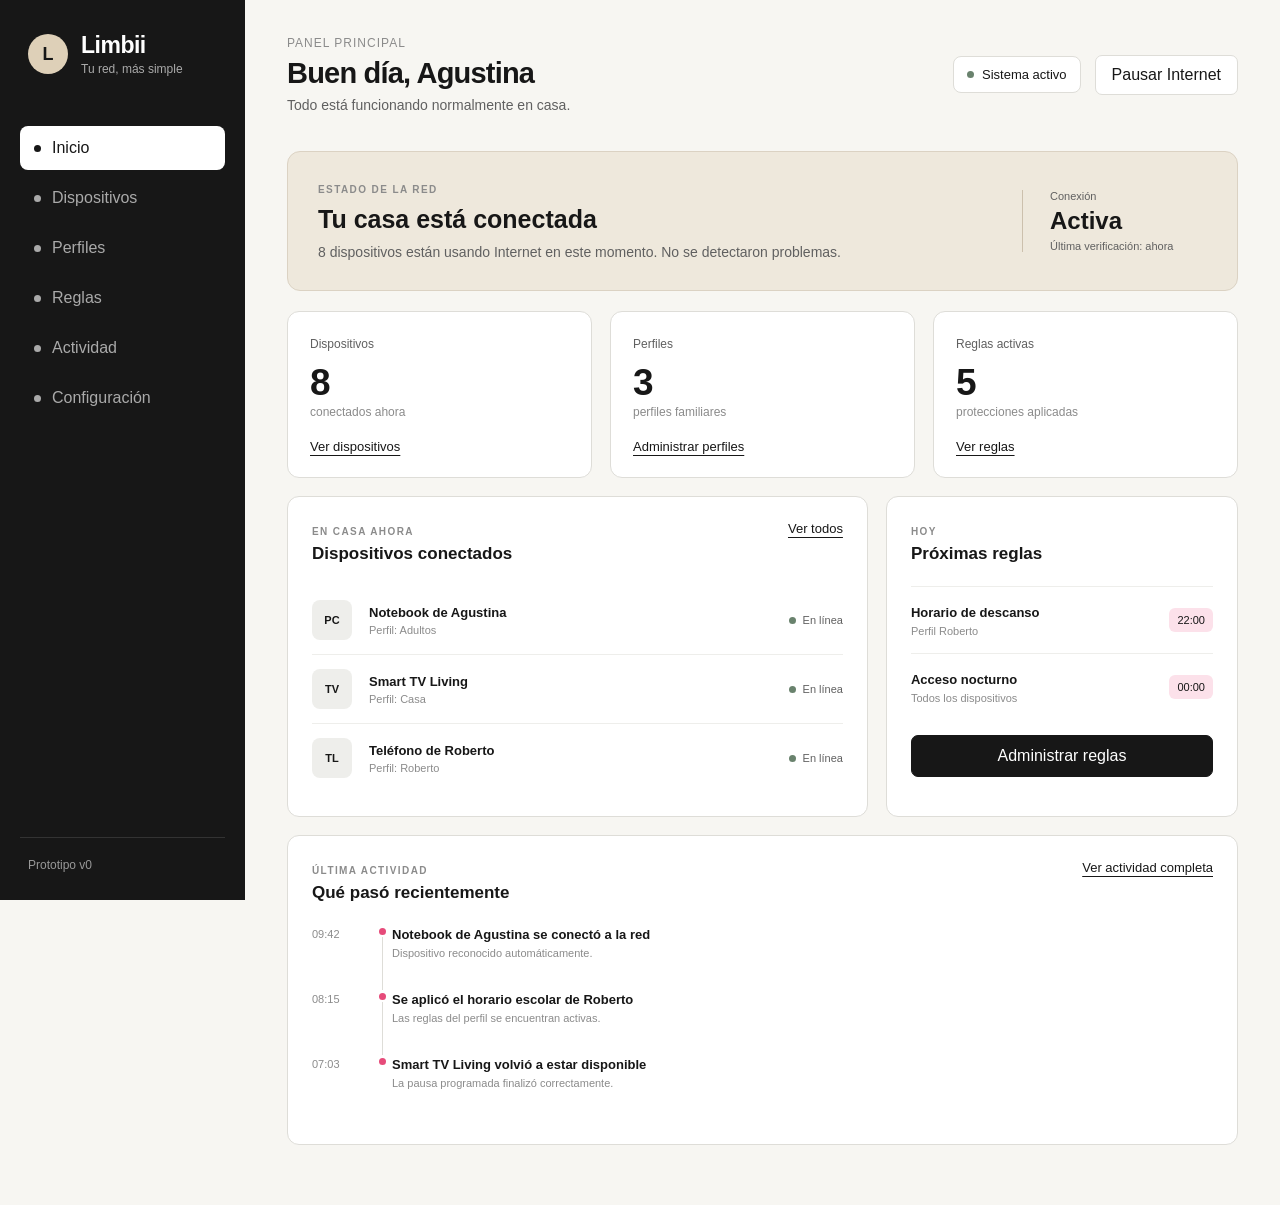
==== commit 2da8c5cf: "correcion responsive" ====
--- a/prototipo/index.html
+++ b/prototipo/index.html
@@ -60,8 +60,7 @@
             </nav>
 
             <div class="barra-pie">
-                <p>Prototipo académico v0</p>
-                <span>Datos simulados</span>
+                <p>Prototipo v0</p>
             </div>
 
         </aside>
--- a/prototipo/estilos.css
+++ b/prototipo/estilos.css
@@ -16,8 +16,8 @@
     --blanco: #ffffff;
     --beige: #ded0b8;
     --beige-claro: #eee8dc;
-    --rosa: #d99aae;
-    --rosa-claro: #f3e4e9;
+    --rosa: #e64b7a;
+    --rosa-claro: #fce1ea;
     --verde: #69826d;
     --borde: #deddd8;
 }
@@ -918,10 +918,19 @@
 
 /* RESPONSIVE */
 
-@media (max-width: 1000px) {
+/* tablet */
+@media (max-width: 1050px) {
+
+    .contenido {
+        padding: 30px 28px 50px;
+    }
 
     .resumen {
-        grid-template-columns: 1fr;
+        grid-template-columns: repeat(2, 1fr);
+    }
+
+    .tarjeta-resumen:last-child {
+        grid-column: 1 / -1;
     }
 
     .grilla-principal {
@@ -929,94 +938,331 @@
     }
 
     .perfiles-grid {
-        grid-template-columns: 1fr;
+        grid-template-columns: repeat(2, 1fr);
     }
 
     .configuracion-grid {
         grid-template-columns: 1fr;
     }
-
-}
-
+}
+
+
+/* celu - tablet */
 @media (max-width: 760px) {
 
+    body {
+        overflow-x: hidden;
+    }
+
+    .aplicacion {
+        display: block;
+    }
+
+
+    /* Barra pasa arriba */
+
     .barra-lateral {
-        width: 75px;
-        padding: 25px 10px;
-    }
-
-    .marca > div:last-child,
+        position: relative;
+        width: 100%;
+        height: auto;
+        padding: 18px;
+        display: block;
+    }
+
+    .marca {
+        margin-bottom: 18px;
+        padding: 0;
+    }
+
+    .marca-simbolo {
+        width: 38px;
+        height: 38px;
+    }
+
+    .marca h1 {
+        font-size: 21px;
+    }
+
+    .marca span {
+        font-size: 11px;
+    }
+
+
+    /* Menú horizontal */
+
+    .menu {
+        flex-direction: row;
+        overflow-x: auto;
+        gap: 8px;
+        padding-bottom: 5px;
+        scrollbar-width: none;
+    }
+
+    .menu::-webkit-scrollbar {
+        display: none;
+    }
+
     .menu-item {
-        font-size: 0;
-    }
-
-    .marca {
-        justify-content: center;
-        padding: 0;
-    }
-
-    .marca-simbolo {
+        width: auto;
+        min-width: max-content;
+        padding: 10px 13px;
+        font-size: 12px;
         flex-shrink: 0;
     }
 
-    .menu-item {
-        justify-content: center;
-        padding: 15px;
-    }
-
     .menu-indicador {
-        width: 9px;
-        height: 9px;
+        width: 6px;
+        height: 6px;
     }
 
     .barra-pie {
         display: none;
     }
 
+
+    /* Contenido */
+
     .contenido {
-        margin-left: 75px;
-        width: calc(100% - 75px);
-        padding: 25px 20px 50px;
-    }
+        margin-left: 0;
+        width: 100%;
+        padding: 24px 18px 45px;
+    }
+
+
+    /* Cabecera */
 
     .cabecera {
+        flex-direction: column;
         align-items: flex-start;
-        flex-direction: column;
-        gap: 20px;
+        gap: 18px;
+        margin-bottom: 28px;
+    }
+
+    .cabecera h2 {
+        font-size: 25px;
     }
 
     .cabecera-acciones {
         width: 100%;
-        justify-content: space-between;
-    }
+        flex-wrap: wrap;
+    }
+
+    .estado-sistema {
+        flex: 1;
+    }
+
+
+    /* Estado */
 
     .estado-red {
         flex-direction: column;
         align-items: flex-start;
-        gap: 25px;
+        gap: 22px;
+        padding: 23px 20px;
+    }
+
+    .estado-red h3 {
+        font-size: 22px;
     }
 
     .estado-red-dato {
-        border-left: 0;
+        width: 100%;
+        border-left: none;
         border-top: 1px solid #ccc0ad;
         padding-left: 0;
-        padding-top: 20px;
-        width: 100%;
-    }
+        padding-top: 18px;
+    }
+
+
+    /* Resumen */
+
+    .resumen {
+        grid-template-columns: 1fr;
+    }
+
+    .tarjeta-resumen:last-child {
+        grid-column: auto;
+    }
+
+
+    /* Paneles */
+
+    .grilla-principal {
+        grid-template-columns: 1fr;
+    }
+
+    .panel {
+        padding: 20px;
+    }
+
+    .panel-cabecera {
+        gap: 15px;
+    }
+
+
+    /* Secciones */
 
     .titulo-seccion {
         flex-direction: column;
         align-items: flex-start;
-        gap: 20px;
+        gap: 18px;
+    }
+
+    .titulo-seccion h2 {
+        font-size: 27px;
+    }
+
+
+    /* Perfiles */
+
+    .perfiles-grid {
+        grid-template-columns: 1fr;
+    }
+
+
+    /* Configuración */
+
+    .configuracion-grid {
+        grid-template-columns: 1fr;
+    }
+
+
+    /* Buscador */
+
+    .barra-filtros {
+        flex-direction: column;
+    }
+
+    .barra-filtros input,
+    .barra-filtros select {
+        width: 100%;
+    }
+
+
+    /* Tabla */
+
+    .tabla-simple {
+        overflow-x: auto;
     }
 
     .tabla-fila {
-        grid-template-columns: 1.5fr 1fr 90px;
-    }
-
-    .tabla-fila > span:nth-child(2),
-    .tabla-encabezado > span:nth-child(2) {
-        display: none;
-    }
-
+        min-width: 580px;
+        grid-template-columns: 2fr 1fr 1fr 90px;
+    }
+
+
+    /* Actividad */
+
+    .actividad-item {
+        grid-template-columns: 45px 15px 1fr;
+    }
+
+    .registro {
+        grid-template-columns: 75px 1fr;
+        gap: 15px;
+    }
+
+
+    /* Modal */
+
+    .modal {
+        width: calc(100% - 28px);
+        max-height: 90vh;
+        overflow-y: auto;
+        padding: 22px;
+    }
+
+
+    /* Botones */
+
+    .boton-principal,
+    .boton-secundario {
+        min-height: 40px;
+    }
+}
+
+
+/* CELULARES CHICOS */
+@media (max-width: 480px) {
+
+    .contenido {
+        padding: 20px 14px 40px;
+    }
+
+    .barra-lateral {
+        padding: 15px 14px;
+    }
+
+    .cabecera h2 {
+        font-size: 23px;
+    }
+
+    .cabecera-acciones {
+        flex-direction: column;
+        align-items: stretch;
+    }
+
+    .estado-sistema,
+    .cabecera-acciones .boton-secundario {
+        width: 100%;
+    }
+
+    .estado-red {
+        border-radius: 10px;
+    }
+
+    .tarjeta-resumen {
+        padding: 19px;
+    }
+
+    .tarjeta-numero {
+        font-size: 32px;
+    }
+
+    .panel {
+        padding: 18px;
+    }
+
+    .panel-cabecera {
+        flex-direction: column;
+    }
+
+    .dispositivo {
+        grid-template-columns: 40px 1fr;
+    }
+
+    .dispositivo-estado {
+        grid-column: 2;
+    }
+
+    .rutina {
+        gap: 15px;
+    }
+
+    .actividad-reciente {
+        display: block;
+    }
+
+    .perfil {
+        padding: 21px;
+    }
+
+    .regla {
+        align-items: flex-start;
+    }
+
+    .registro {
+        grid-template-columns: 1fr;
+        gap: 8px;
+    }
+
+    .registro-fecha {
+        display: flex;
+        gap: 8px;
+        align-items: center;
+    }
+
+    .registro-fecha span {
+        margin-top: 0;
+    }
 }
